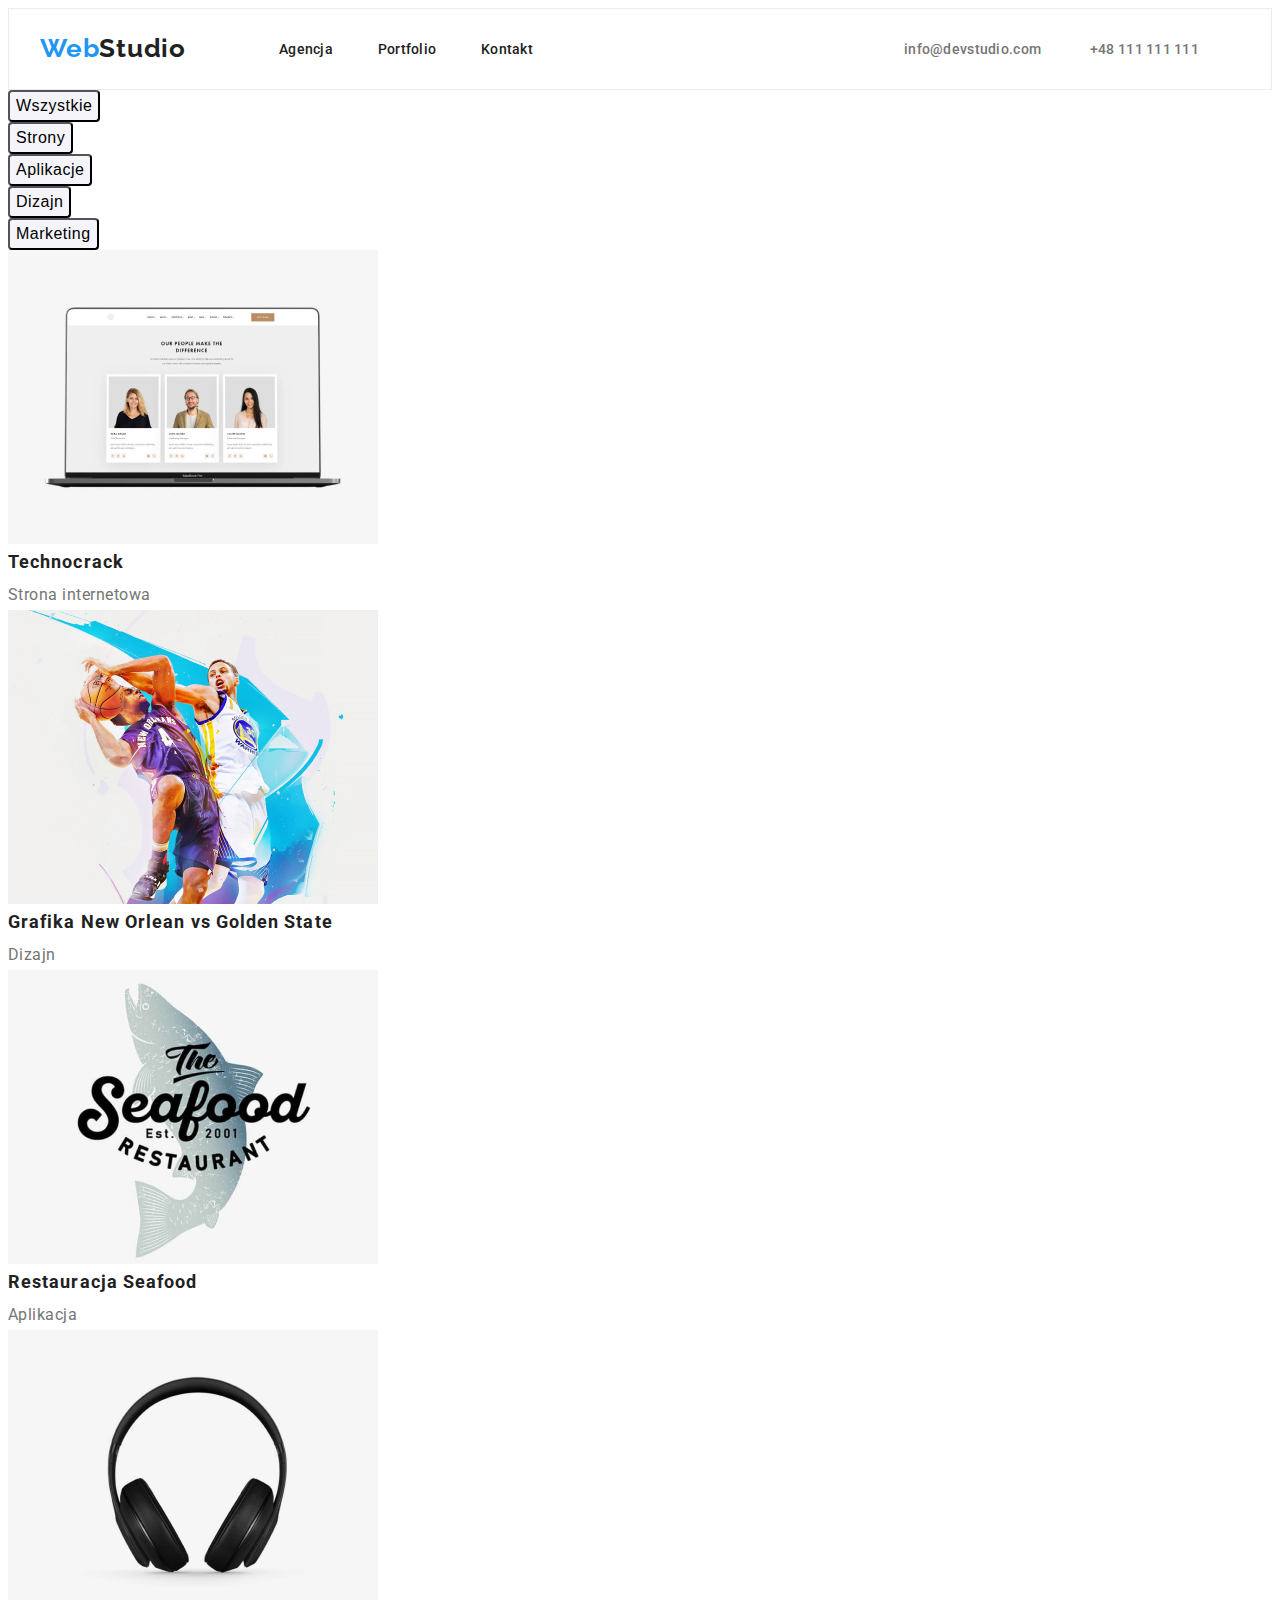
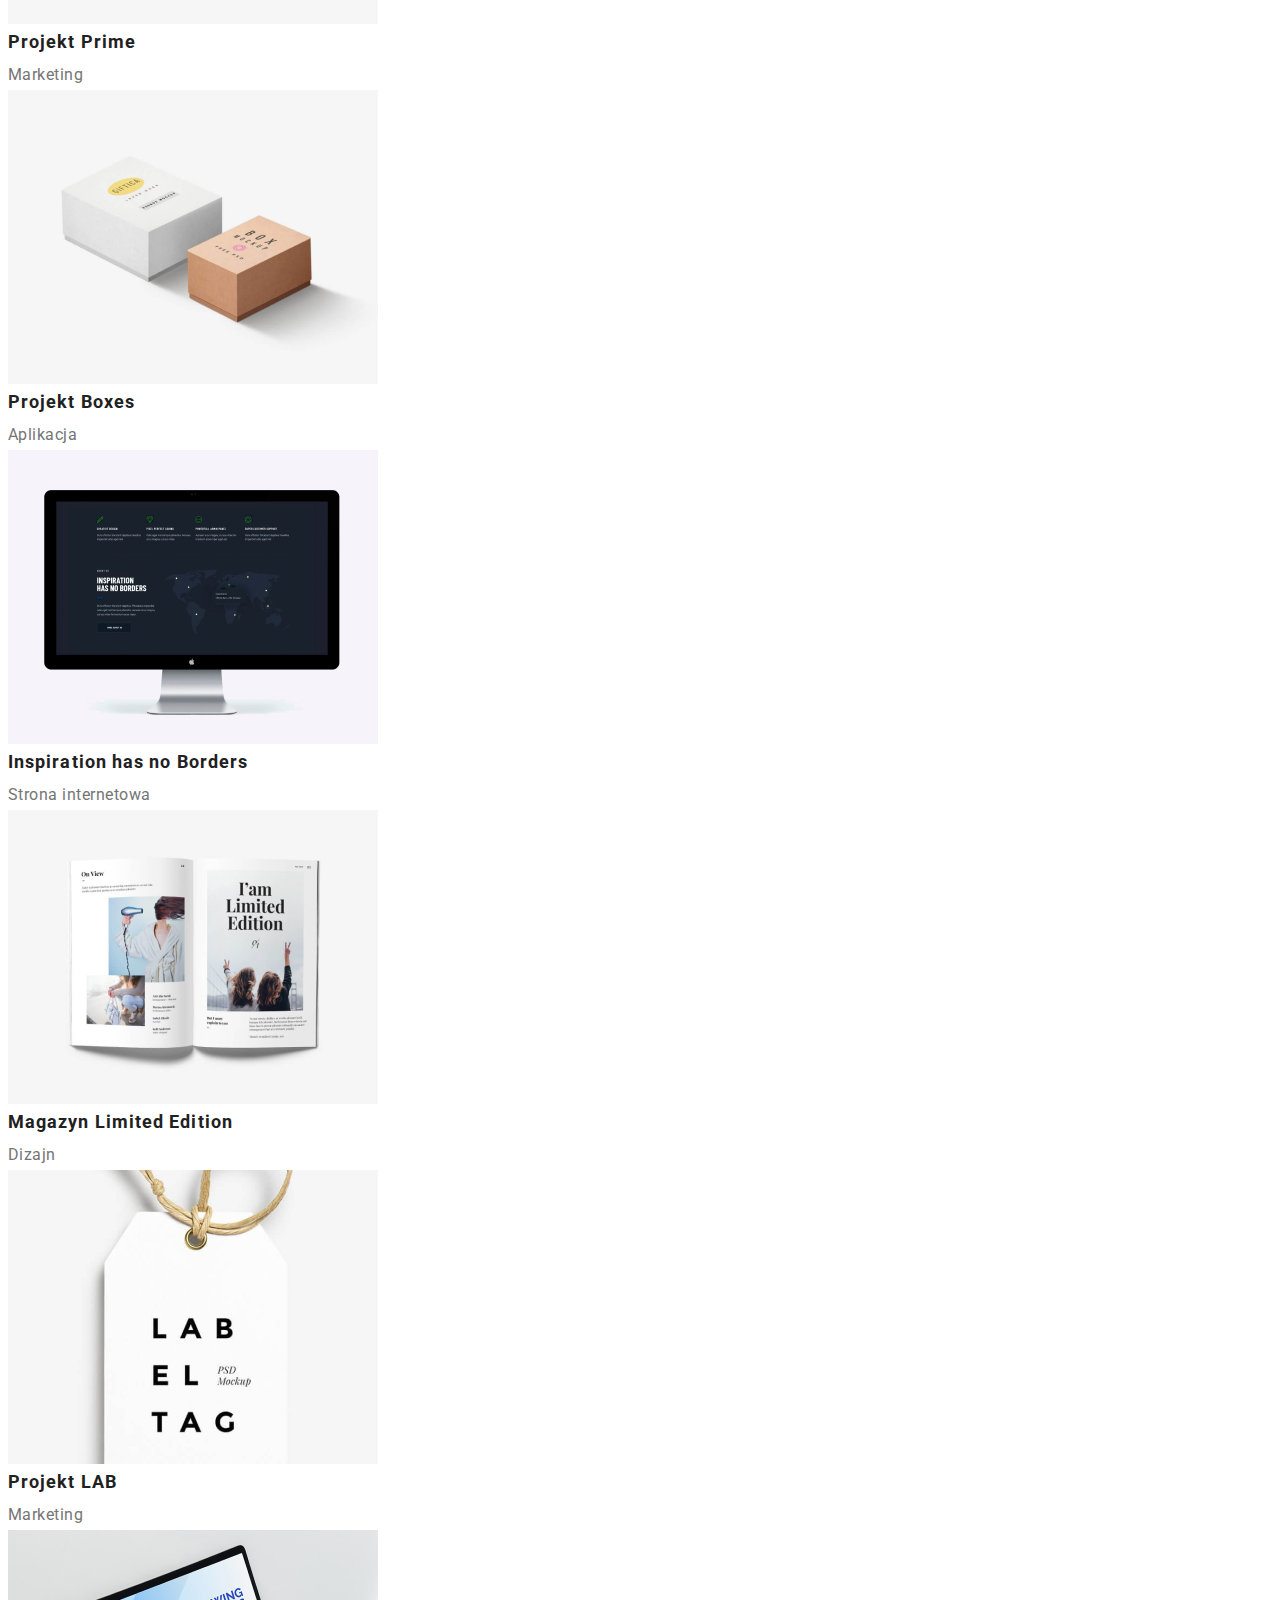
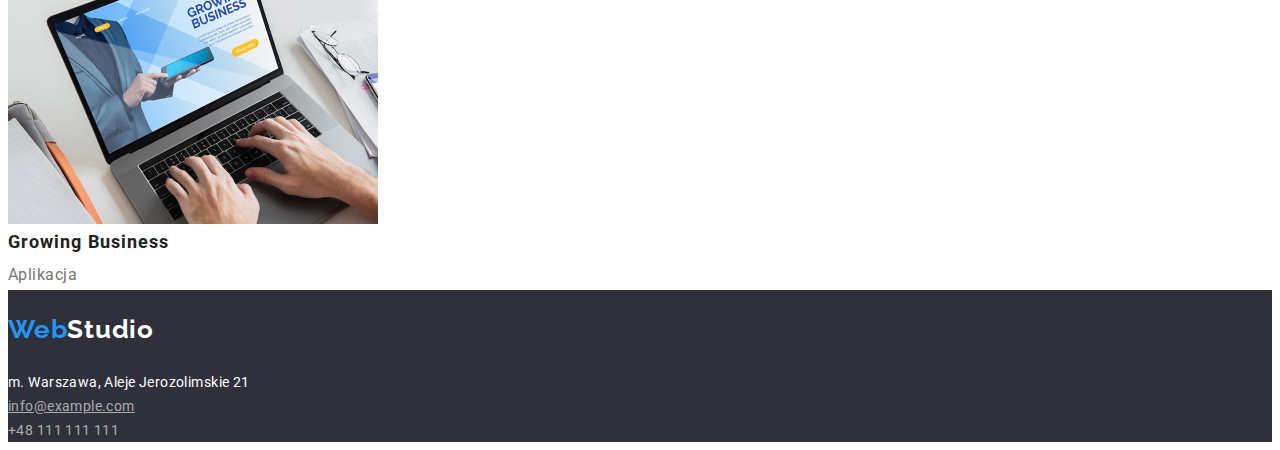
==== portfolio.html @ 60fdb47f "test" ====
<!DOCTYPE html>
<html lang="en">
  <head>
    <meta charset="UTF-8" />
    <meta http-equiv="X-UA-Compatible" content="IE=edge" />
    <meta name="viewport" content="width=device-width, initial-scale=1.0" />
    <title>Portfolio</title>
    <link rel="preconnect" href="https://fonts.googleapis.com" />
    <link rel="preconnect" href="https://fonts.gstatic.com" crossorigin />
    <link
      href="https://fonts.googleapis.com/css2?family=Raleway:ital,wght@1,700&family=Roboto:wght@400;500;700;900&display=swap"
      rel="stylesheet"
    />
    <link href="css\styles.css" rel="stylesheet" />
  </head>
  <body>
    <!-- header -->
    <header class="header">
      <div class="container">
        <!-- LOGO -->
        <h3 class="header-logo">
          <a class="header-logo-link link" href="index.html"
            ><span class="header-logo-blue">Web</span>Studio</a
          >
        </h3>

        <!-- section nav -->
        <nav class="navigation">
          <ul class="navigation-list list">
            <li class="navigation-list-item">
              <a class="navigation-list-item-link link" href="#">Agencja</a>
            </li>
            <li class="navigation-list-item">
              <a class="navigation-list-item-link link" href="portfolio.html"
                >Portfolio</a
              >
            </li>
            <li class="navigation-list-item">
              <a class="navigation-list-item-link link" href="#">Kontakt</a>
            </li>
          </ul>
        </nav>

        <!-- section address -->
        <address class="address">
          <ul class="address-list list">
            <li class="address-list-item">
              <a
                class="address-list-item-link link"
                href="mailto:info@devstudio.com"
                >info@devstudio.com</a
              >
            </li>
            <li class="address-list-item">
              <a class="address-list-item-link link" href="tel:+48111111111"
                >+48 111 111 111</a
              >
            </li>
          </ul>
        </address>
      </div>
    </header>
    <!-- main -->
    <main>
      <!-- portfolio filtr content -->
      <section>
        <ul>
          <li>
            <button class="btn-filtr-content" type="button">Wszystkie</button>
          </li>
          <li>
            <button class="btn-filtr-content" type="button">Strony</button>
          </li>
          <li>
            <button class="btn-filtr-content" type="button">Aplikacje</button>
          </li>
          <li>
            <button class="btn-filtr-content" type="button">Dizajn</button>
          </li>
          <li>
            <button class="btn-filtr-content" type="button">Marketing</button>
          </li>
        </ul>
      </section>

      <!-- Portfolio -->
      <section class="portfolio">
        <ul class="portfolio-list">
          <li class="portfolio-list-item">
            <a class="portfolio-list-item-link link" href="#">
              <img
                class="portfolio-list-item-link-img"
                src="images\portfolio\Technocrack.jpg"
                alt="Technocrack"
                width="370"
                height="294"
            /></a>
            <h3 class="portfolio-list-item-title">Technocrack</h3>
            <p class="portfolio-list-item-description">Strona internetowa</p>
          </li>

          <li class="portfolio-list-item">
            <a class="portfolio-list-item-link link" href="#">
              <img
                class="portfolio-list-item-link-img"
                src="images\portfolio\Grafika New Orlean vs Golden State.jpg"
                alt="Grafika New Orlean vs Golden State"
                width="370"
                height="294"
            /></a>
            <h3 class="portfolio-list-item-title">
              Grafika New Orlean vs Golden State
            </h3>
            <p class="portfolio-list-item-description">Dizajn</p>
          </li>

          <li class="portfolio-list-item">
            <a class="portfolio-list-item-link link" href="#">
              <img
                class="portfolio-list-item-link-img"
                src="images\portfolio\Restauracja Seafood.jpg"
                alt="Restauracja Seafood"
                width="370"
                height="294"
            /></a>
            <h3 class="portfolio-list-item-title">Restauracja Seafood</h3>
            <p class="portfolio-list-item-description">Aplikacja</p>
          </li>

          <li class="portfolio-list-item">
            <a class="portfolio-list-item-link link" href="#">
              <img
                class="portfolio-list-item-link-img"
                src="images\portfolio\Projekt Prime.jpg"
                alt="Projekt Prime"
                width="370"
                height="294"
            /></a>
            <h3 class="portfolio-list-item-title">Projekt Prime</h3>
            <p class="portfolio-list-item-description">Marketing</p>
          </li>

          <li class="portfolio-list-item">
            <a class="portfolio-list-item-link link" href="#">
              <img
                class="portfolio-list-item-link-img"
                src="images\portfolio\Projekt Boxes.jpg"
                alt="Projekt Boxes"
                width="370"
                height="294"
            /></a>
            <h3 class="portfolio-list-item-title">Projekt Boxes</h3>
            <p class="portfolio-list-item-description">Aplikacja</p>
          </li>

          <li class="portfolio-list-item">
            <a class="portfolio-list-item-link link" href="#">
              <img
                class="portfolio-list-item-link-img"
                src="images\portfolio\Inspiration has no Borders.jpg"
                alt="Inspiration has no Borders"
                width="370"
                height="294"
            /></a>
            <h3 class="portfolio-list-item-title">
              Inspiration has no Borders
            </h3>
            <p class="portfolio-list-item-description">Strona internetowa</p>
          </li>

          <li class="portfolio-list-item">
            <a class="portfolio-list-item-link link" href="#">
              <img
                class="portfolio-list-item-link-img"
                src="images\portfolio\Magazyn Limited Edition.jpg"
                alt="Magazyn Limited Edition"
                width="370"
                height="294"
            /></a>
            <h3 class="portfolio-list-item-title">Magazyn Limited Edition</h3>
            <p class="portfolio-list-item-description">Dizajn</p>
          </li>

          <li class="portfolio-list-item">
            <a class="portfolio-list-item-link link" href="#">
              <img
                class="portfolio-list-item-link-img"
                src="images\portfolio\Projekt LAB.jpg"
                alt="Projekt LAB"
                width="370"
                height="294"
            /></a>
            <h3 class="portfolio-list-item-title">Projekt LAB</h3>
            <p class="portfolio-list-item-description">Marketing</p>
          </li>

          <li class="portfolio-list-item">
            <a class="portfolio-list-item-link link" href="#">
              <img
                class="portfolio-list-item-link-img"
                src="images\portfolio\Growing Business.jpg"
                alt="Growing Business"
                width="370"
                height="294"
            /></a>
            <h3 class="portfolio-list-item-title">Growing Business</h3>
            <p class="portfolio-list-item-description">Aplikacja</p>
          </li>
        </ul>
      </section>
    </main>
    <!-- footer -->
    <footer class="footer">
      <h3 class="header-logo">
        <a class="header-logo-link-footer link" href="index.html"
          ><span class="header-logo-blue">Web</span>Studio</a
        >
      </h3>
      <address class="address-footer">
        <ul class="address-footer-list">
          <li class="address-footer-list-item-localization">
            <a
              class="address-footer-list-item-localization-link link"
              href="https://goo.gl/maps/vwtQfrL8jL6CpNcj6"
              >m. Warszawa, Aleje Jerozolimskie 21</a
            >
          </li>
          <li class="address-footer-list-item-contacts">
            <a
              class="address-footer-list-item-contacts-link"
              href="mailto:info@example.com"
              >info@example.com</a
            >
          </li>
          <li class="address-footer-list-item-contacts">
            <a
              class="address-footer-list-item-contacts-link link"
              href="tel:+48111111111"
              >+48 111 111 111</a
            >
          </li>
        </ul>
      </address>
    </footer>
  </body>
</html>
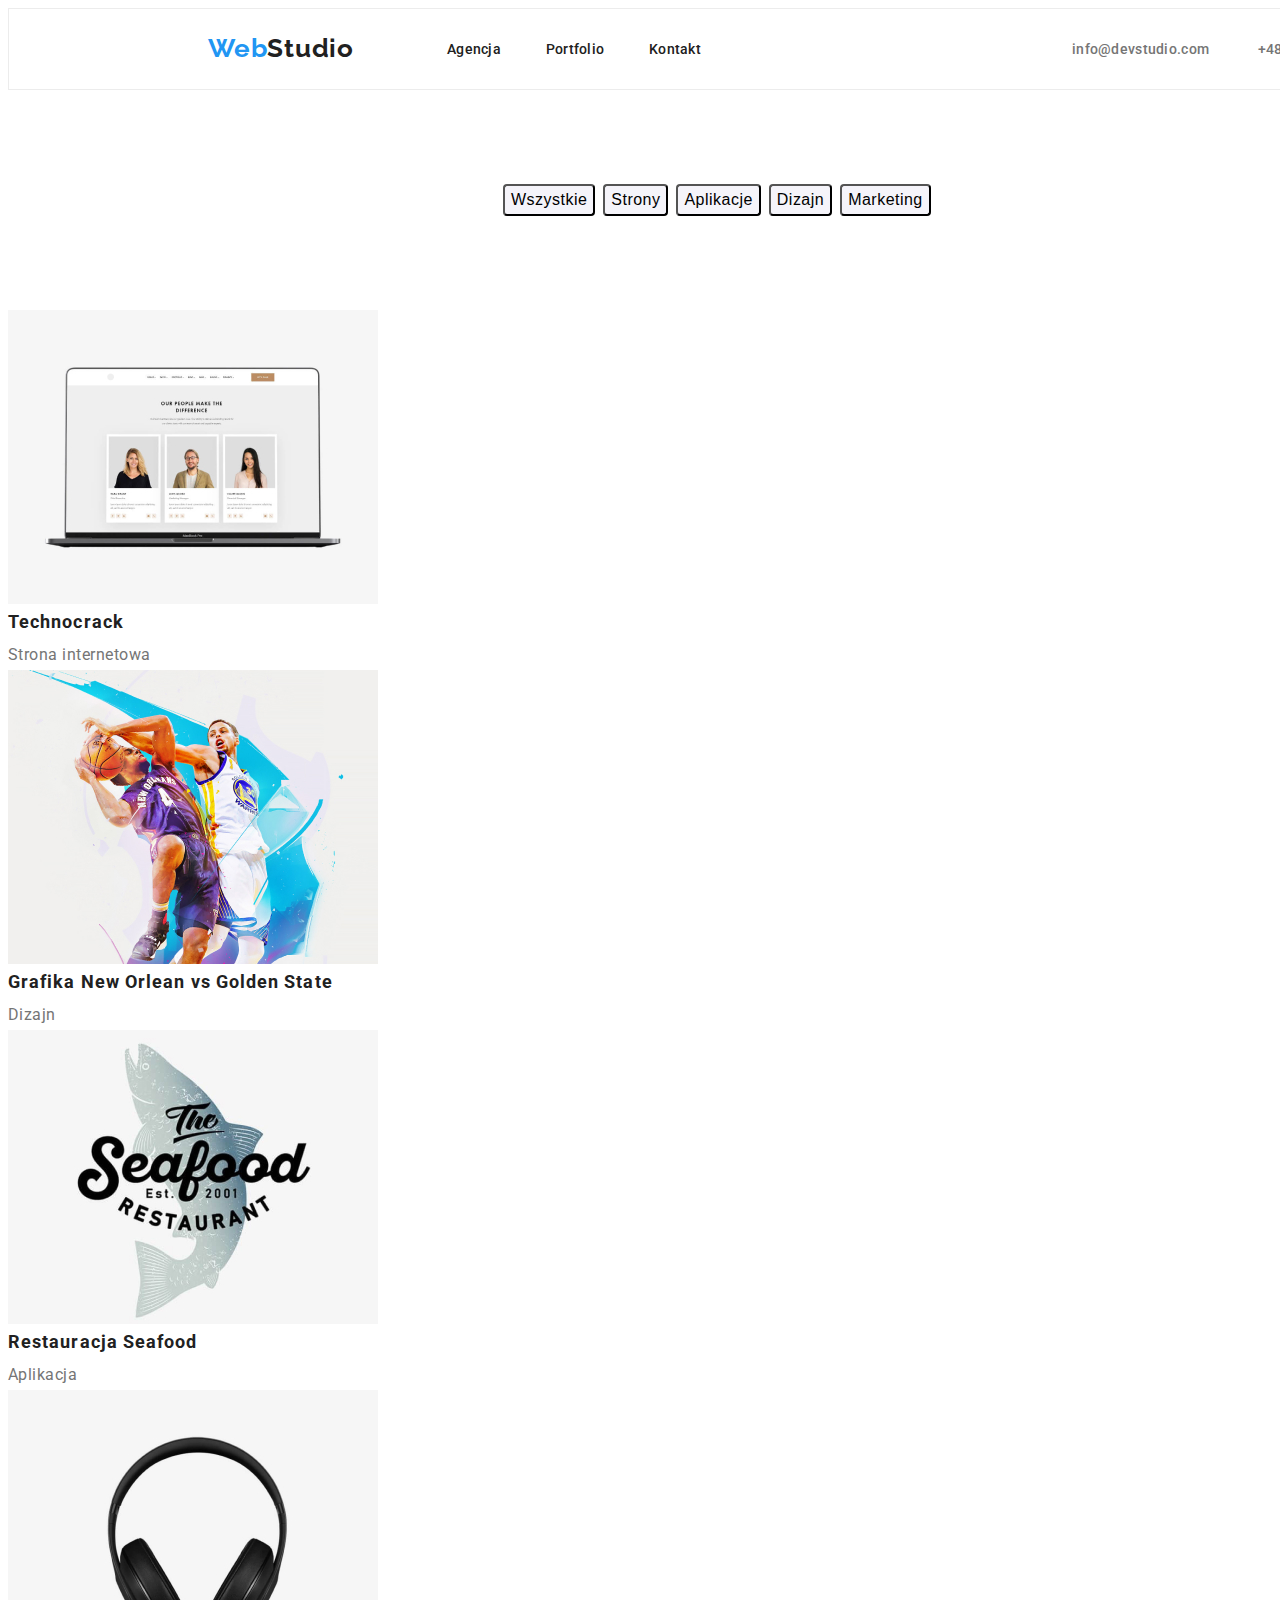
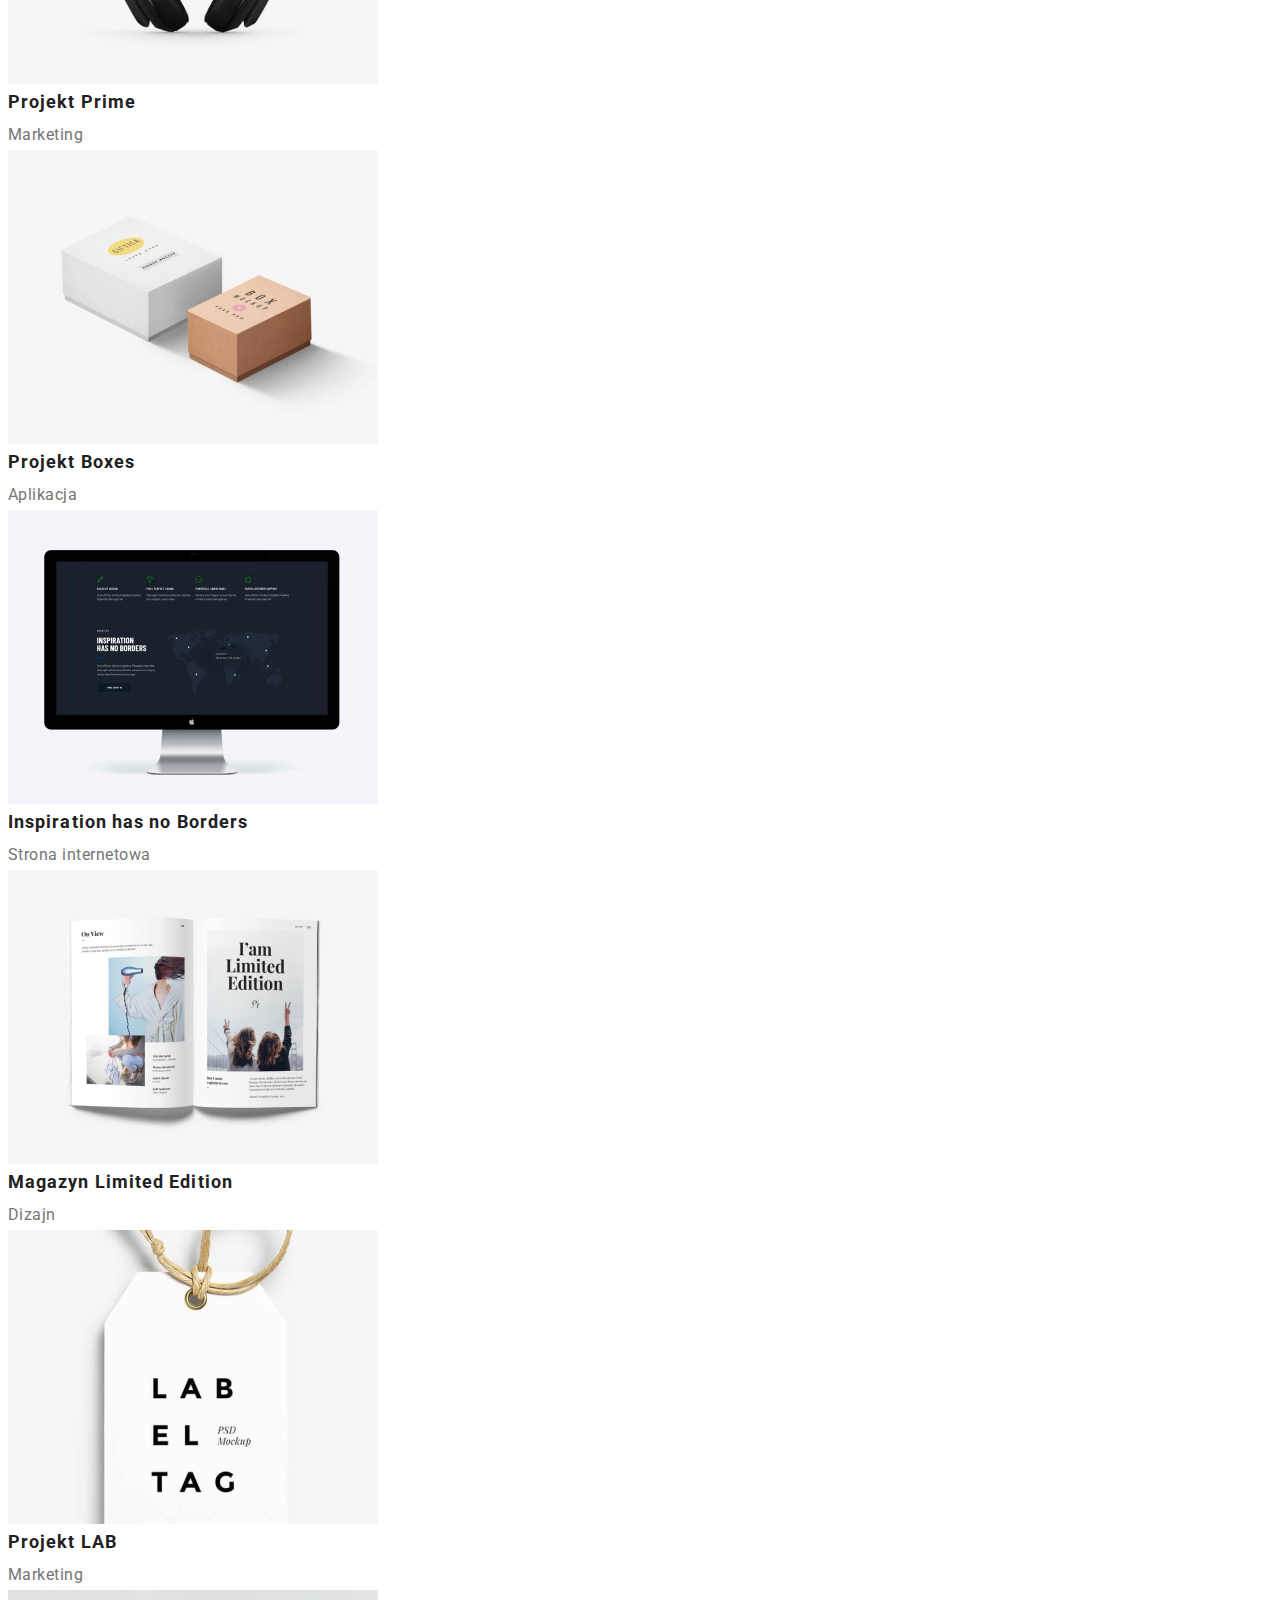
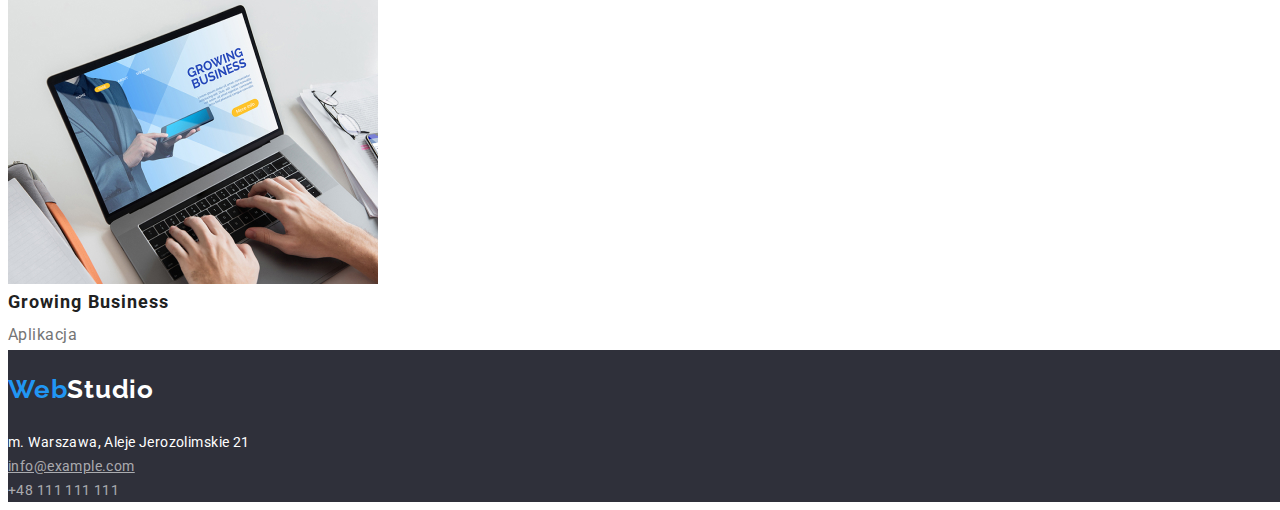
==== commit c67df0c0: "test" ====
--- a/portfolio.html
+++ b/portfolio.html
@@ -40,7 +40,6 @@
             </li>
           </ul>
         </nav>
-
         <!-- section address -->
         <address class="address">
           <ul class="address-list list">
@@ -63,24 +62,26 @@
     <!-- main -->
     <main>
       <!-- portfolio filtr content -->
-      <section>
-        <ul>
-          <li>
-            <button class="btn-filtr-content" type="button">Wszystkie</button>
-          </li>
-          <li>
-            <button class="btn-filtr-content" type="button">Strony</button>
-          </li>
-          <li>
-            <button class="btn-filtr-content" type="button">Aplikacje</button>
-          </li>
-          <li>
-            <button class="btn-filtr-content" type="button">Dizajn</button>
-          </li>
-          <li>
-            <button class="btn-filtr-content" type="button">Marketing</button>
-          </li>
-        </ul>
+      <section class="portfolio-filtr-content">
+        <div class="container section">
+          <ul class="portfolio-filtr-content-list list">
+            <li class="portfolio-filtr-content-list-item">
+              <button class="btn-filtr-content" type="button">Wszystkie</button>
+            </li>
+            <li class="portfolio-filtr-content-list-item">
+              <button class="btn-filtr-content" type="button">Strony</button>
+            </li>
+            <li class="portfolio-filtr-content-list-item">
+              <button class="btn-filtr-content" type="button">Aplikacje</button>
+            </li>
+            <li class="portfolio-filtr-content-list-item">
+              <button class="btn-filtr-content" type="button">Dizajn</button>
+            </li>
+            <li class="portfolio-filtr-content-list-item">
+              <button class="btn-filtr-content" type="button">Marketing</button>
+            </li>
+          </ul>
+        </div>
       </section>
 
       <!-- Portfolio -->
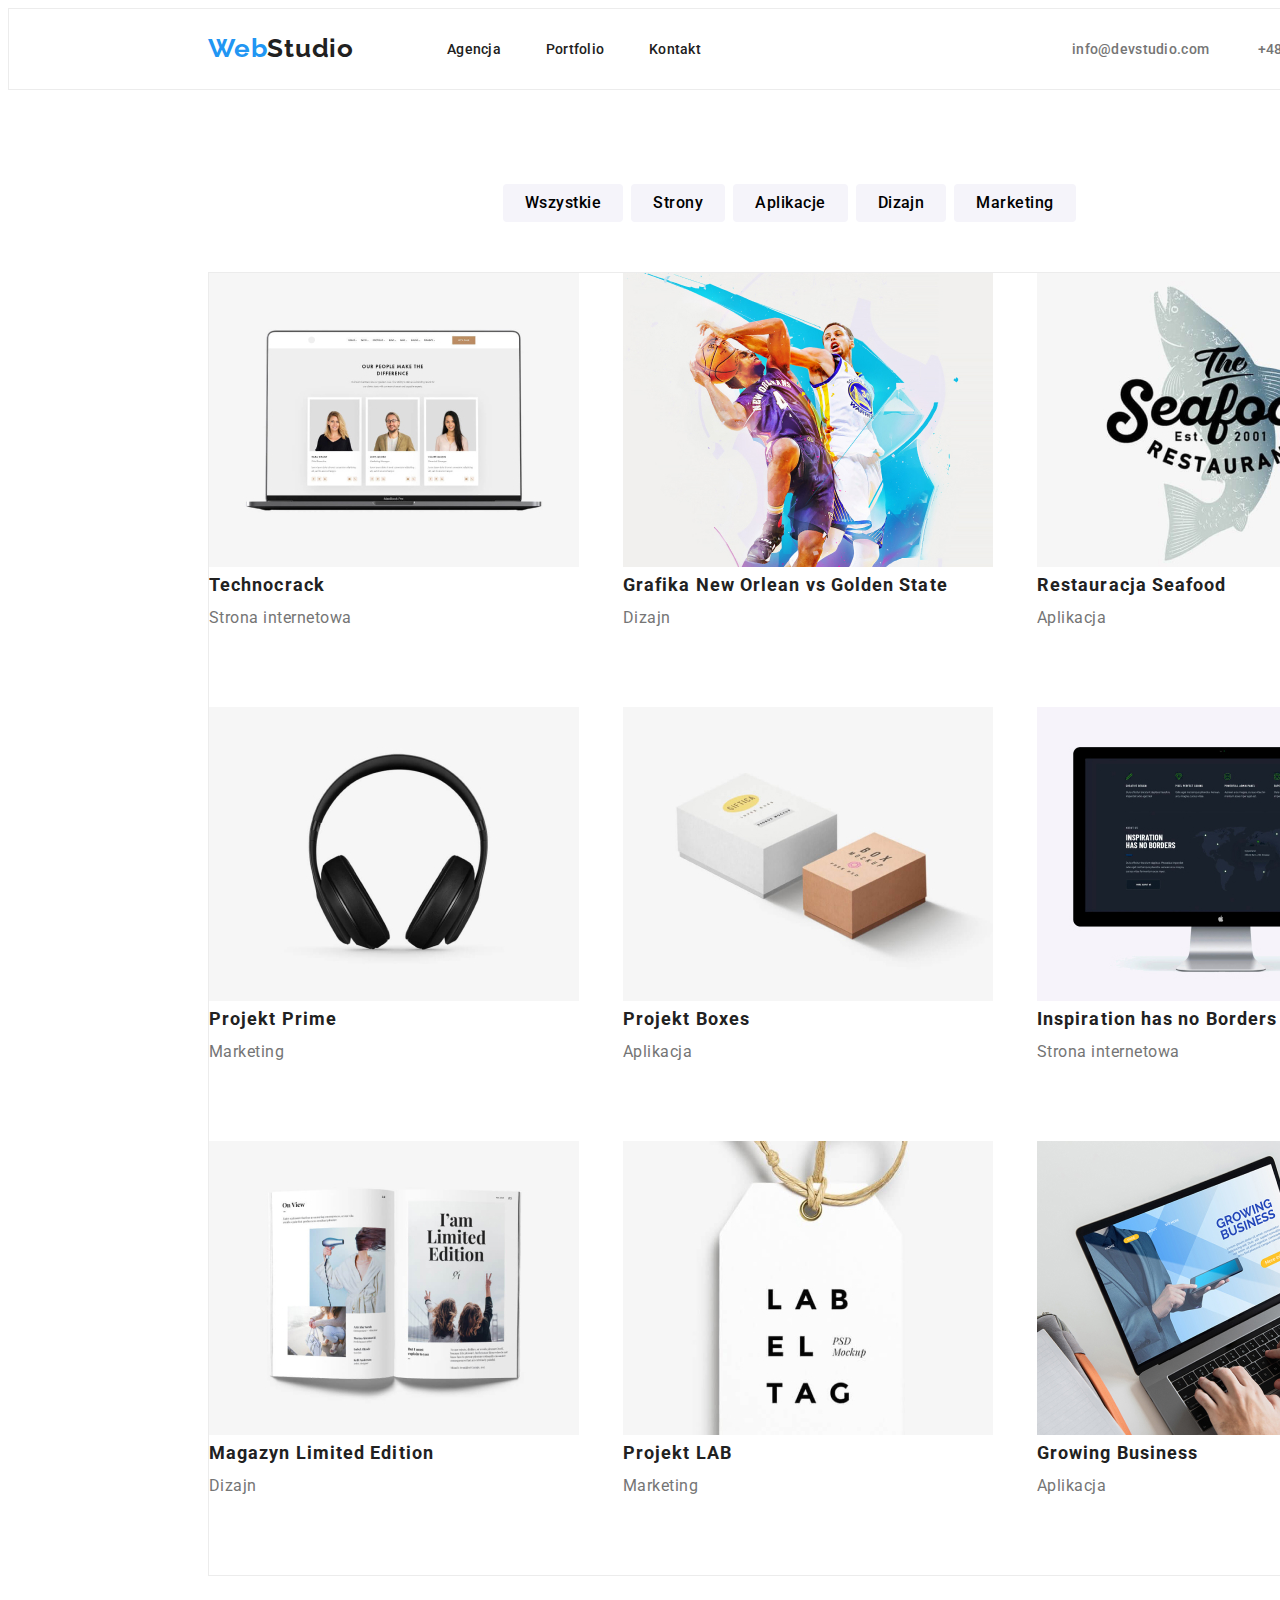
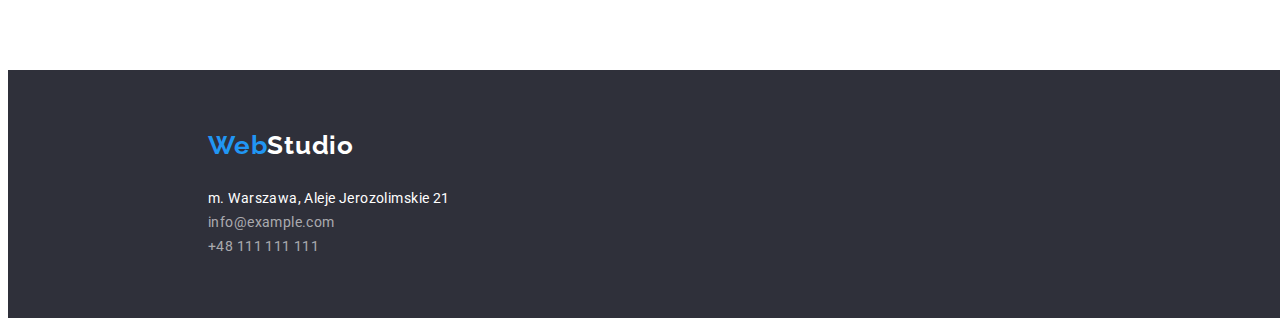
==== commit 17f6e686: "test" ====
--- a/portfolio.html
+++ b/portfolio.html
@@ -61,9 +61,9 @@
     </header>
     <!-- main -->
     <main>
-      <!-- portfolio filtr content -->
-      <section class="portfolio-filtr-content">
-        <div class="container section">
+      <div class="container section">
+        <!-- portfolio filtr content -->
+        <section class="portfolio-filtr-content">
           <ul class="portfolio-filtr-content-list list">
             <li class="portfolio-filtr-content-list-item">
               <button class="btn-filtr-content" type="button">Wszystkie</button>
@@ -81,167 +81,169 @@
               <button class="btn-filtr-content" type="button">Marketing</button>
             </li>
           </ul>
-        </div>
-      </section>
-
-      <!-- Portfolio -->
-      <section class="portfolio">
-        <ul class="portfolio-list">
-          <li class="portfolio-list-item">
-            <a class="portfolio-list-item-link link" href="#">
-              <img
-                class="portfolio-list-item-link-img"
-                src="images\portfolio\Technocrack.jpg"
-                alt="Technocrack"
-                width="370"
-                height="294"
-            /></a>
-            <h3 class="portfolio-list-item-title">Technocrack</h3>
-            <p class="portfolio-list-item-description">Strona internetowa</p>
-          </li>
-
-          <li class="portfolio-list-item">
-            <a class="portfolio-list-item-link link" href="#">
-              <img
-                class="portfolio-list-item-link-img"
-                src="images\portfolio\Grafika New Orlean vs Golden State.jpg"
-                alt="Grafika New Orlean vs Golden State"
-                width="370"
-                height="294"
-            /></a>
-            <h3 class="portfolio-list-item-title">
-              Grafika New Orlean vs Golden State
-            </h3>
-            <p class="portfolio-list-item-description">Dizajn</p>
-          </li>
-
-          <li class="portfolio-list-item">
-            <a class="portfolio-list-item-link link" href="#">
-              <img
-                class="portfolio-list-item-link-img"
-                src="images\portfolio\Restauracja Seafood.jpg"
-                alt="Restauracja Seafood"
-                width="370"
-                height="294"
-            /></a>
-            <h3 class="portfolio-list-item-title">Restauracja Seafood</h3>
-            <p class="portfolio-list-item-description">Aplikacja</p>
-          </li>
-
-          <li class="portfolio-list-item">
-            <a class="portfolio-list-item-link link" href="#">
-              <img
-                class="portfolio-list-item-link-img"
-                src="images\portfolio\Projekt Prime.jpg"
-                alt="Projekt Prime"
-                width="370"
-                height="294"
-            /></a>
-            <h3 class="portfolio-list-item-title">Projekt Prime</h3>
-            <p class="portfolio-list-item-description">Marketing</p>
-          </li>
-
-          <li class="portfolio-list-item">
-            <a class="portfolio-list-item-link link" href="#">
-              <img
-                class="portfolio-list-item-link-img"
-                src="images\portfolio\Projekt Boxes.jpg"
-                alt="Projekt Boxes"
-                width="370"
-                height="294"
-            /></a>
-            <h3 class="portfolio-list-item-title">Projekt Boxes</h3>
-            <p class="portfolio-list-item-description">Aplikacja</p>
-          </li>
-
-          <li class="portfolio-list-item">
-            <a class="portfolio-list-item-link link" href="#">
-              <img
-                class="portfolio-list-item-link-img"
-                src="images\portfolio\Inspiration has no Borders.jpg"
-                alt="Inspiration has no Borders"
-                width="370"
-                height="294"
-            /></a>
-            <h3 class="portfolio-list-item-title">
-              Inspiration has no Borders
-            </h3>
-            <p class="portfolio-list-item-description">Strona internetowa</p>
-          </li>
-
-          <li class="portfolio-list-item">
-            <a class="portfolio-list-item-link link" href="#">
-              <img
-                class="portfolio-list-item-link-img"
-                src="images\portfolio\Magazyn Limited Edition.jpg"
-                alt="Magazyn Limited Edition"
-                width="370"
-                height="294"
-            /></a>
-            <h3 class="portfolio-list-item-title">Magazyn Limited Edition</h3>
-            <p class="portfolio-list-item-description">Dizajn</p>
-          </li>
-
-          <li class="portfolio-list-item">
-            <a class="portfolio-list-item-link link" href="#">
-              <img
-                class="portfolio-list-item-link-img"
-                src="images\portfolio\Projekt LAB.jpg"
-                alt="Projekt LAB"
-                width="370"
-                height="294"
-            /></a>
-            <h3 class="portfolio-list-item-title">Projekt LAB</h3>
-            <p class="portfolio-list-item-description">Marketing</p>
-          </li>
-
-          <li class="portfolio-list-item">
-            <a class="portfolio-list-item-link link" href="#">
-              <img
-                class="portfolio-list-item-link-img"
-                src="images\portfolio\Growing Business.jpg"
-                alt="Growing Business"
-                width="370"
-                height="294"
-            /></a>
-            <h3 class="portfolio-list-item-title">Growing Business</h3>
-            <p class="portfolio-list-item-description">Aplikacja</p>
-          </li>
-        </ul>
-      </section>
+        </section>
+
+        <!-- Portfolio -->
+        <section class="portfolio">
+          <ul class="portfolio-list list">
+            <li class="portfolio-list-item">
+              <a class="portfolio-list-item-link link" href="#">
+                <img
+                  class="portfolio-list-item-link-img"
+                  src="images\portfolio\Technocrack.jpg"
+                  alt="Technocrack"
+                  width="370"
+                  height="294"
+              /></a>
+              <h3 class="portfolio-list-item-title">Technocrack</h3>
+              <p class="portfolio-list-item-description">Strona internetowa</p>
+            </li>
+
+            <li class="portfolio-list-item">
+              <a class="portfolio-list-item-link link" href="#">
+                <img
+                  class="portfolio-list-item-link-img"
+                  src="images\portfolio\Grafika New Orlean vs Golden State.jpg"
+                  alt="Grafika New Orlean vs Golden State"
+                  width="370"
+                  height="294"
+              /></a>
+              <h3 class="portfolio-list-item-title">
+                Grafika New Orlean vs Golden State
+              </h3>
+              <p class="portfolio-list-item-description">Dizajn</p>
+            </li>
+
+            <li class="portfolio-list-item">
+              <a class="portfolio-list-item-link link" href="#">
+                <img
+                  class="portfolio-list-item-link-img"
+                  src="images\portfolio\Restauracja Seafood.jpg"
+                  alt="Restauracja Seafood"
+                  width="370"
+                  height="294"
+              /></a>
+              <h3 class="portfolio-list-item-title">Restauracja Seafood</h3>
+              <p class="portfolio-list-item-description">Aplikacja</p>
+            </li>
+
+            <li class="portfolio-list-item">
+              <a class="portfolio-list-item-link link" href="#">
+                <img
+                  class="portfolio-list-item-link-img"
+                  src="images\portfolio\Projekt Prime.jpg"
+                  alt="Projekt Prime"
+                  width="370"
+                  height="294"
+              /></a>
+              <h3 class="portfolio-list-item-title">Projekt Prime</h3>
+              <p class="portfolio-list-item-description">Marketing</p>
+            </li>
+
+            <li class="portfolio-list-item">
+              <a class="portfolio-list-item-link link" href="#">
+                <img
+                  class="portfolio-list-item-link-img"
+                  src="images\portfolio\Projekt Boxes.jpg"
+                  alt="Projekt Boxes"
+                  width="370"
+                  height="294"
+              /></a>
+              <h3 class="portfolio-list-item-title">Projekt Boxes</h3>
+              <p class="portfolio-list-item-description">Aplikacja</p>
+            </li>
+
+            <li class="portfolio-list-item">
+              <a class="portfolio-list-item-link link" href="#">
+                <img
+                  class="portfolio-list-item-link-img"
+                  src="images\portfolio\Inspiration has no Borders.jpg"
+                  alt="Inspiration has no Borders"
+                  width="370"
+                  height="294"
+              /></a>
+              <h3 class="portfolio-list-item-title">
+                Inspiration has no Borders
+              </h3>
+              <p class="portfolio-list-item-description">Strona internetowa</p>
+            </li>
+
+            <li class="portfolio-list-item">
+              <a class="portfolio-list-item-link link" href="#">
+                <img
+                  class="portfolio-list-item-link-img"
+                  src="images\portfolio\Magazyn Limited Edition.jpg"
+                  alt="Magazyn Limited Edition"
+                  width="370"
+                  height="294"
+              /></a>
+              <h3 class="portfolio-list-item-title">Magazyn Limited Edition</h3>
+              <p class="portfolio-list-item-description">Dizajn</p>
+            </li>
+
+            <li class="portfolio-list-item">
+              <a class="portfolio-list-item-link link" href="#">
+                <img
+                  class="portfolio-list-item-link-img"
+                  src="images\portfolio\Projekt LAB.jpg"
+                  alt="Projekt LAB"
+                  width="370"
+                  height="294"
+              /></a>
+              <h3 class="portfolio-list-item-title">Projekt LAB</h3>
+              <p class="portfolio-list-item-description">Marketing</p>
+            </li>
+
+            <li class="portfolio-list-item">
+              <a class="portfolio-list-item-link link" href="#">
+                <img
+                  class="portfolio-list-item-link-img"
+                  src="images\portfolio\Growing Business.jpg"
+                  alt="Growing Business"
+                  width="370"
+                  height="294"
+              /></a>
+              <h3 class="portfolio-list-item-title">Growing Business</h3>
+              <p class="portfolio-list-item-description">Aplikacja</p>
+            </li>
+          </ul>
+        </section>
+      </div>
     </main>
     <!-- footer -->
     <footer class="footer">
-      <h3 class="header-logo">
-        <a class="header-logo-link-footer link" href="index.html"
-          ><span class="header-logo-blue">Web</span>Studio</a
-        >
-      </h3>
-      <address class="address-footer">
-        <ul class="address-footer-list">
-          <li class="address-footer-list-item-localization">
-            <a
-              class="address-footer-list-item-localization-link link"
-              href="https://goo.gl/maps/vwtQfrL8jL6CpNcj6"
-              >m. Warszawa, Aleje Jerozolimskie 21</a
-            >
-          </li>
-          <li class="address-footer-list-item-contacts">
-            <a
-              class="address-footer-list-item-contacts-link"
-              href="mailto:info@example.com"
-              >info@example.com</a
-            >
-          </li>
-          <li class="address-footer-list-item-contacts">
-            <a
-              class="address-footer-list-item-contacts-link link"
-              href="tel:+48111111111"
-              >+48 111 111 111</a
-            >
-          </li>
-        </ul>
-      </address>
+      <div class="container">
+        <h3 class="header-logo">
+          <a class="header-logo-link-footer link" href="index.html"
+            ><span class="header-logo-blue">Web</span>Studio</a
+          >
+        </h3>
+        <address class="address-footer">
+          <ul class="address-footer-list">
+            <li class="address-footer-list-item-localization list">
+              <a
+                class="address-footer-list-item-localization-link link"
+                href="https://goo.gl/maps/vwtQfrL8jL6CpNcj6"
+                >m. Warszawa, Aleje Jerozolimskie 21</a
+              >
+            </li>
+            <li class="address-footer-list-item-contacts list">
+              <a
+                class="address-footer-list-item-contacts-link link"
+                href="mailto:info@example.com"
+                >info@example.com</a
+              >
+            </li>
+            <li class="address-footer-list-item-contacts list">
+              <a
+                class="address-footer-list-item-contacts-link link"
+                href="tel:+48111111111"
+                >+48 111 111 111</a
+              >
+            </li>
+          </ul>
+        </address>
+      </div>
     </footer>
   </body>
 </html>
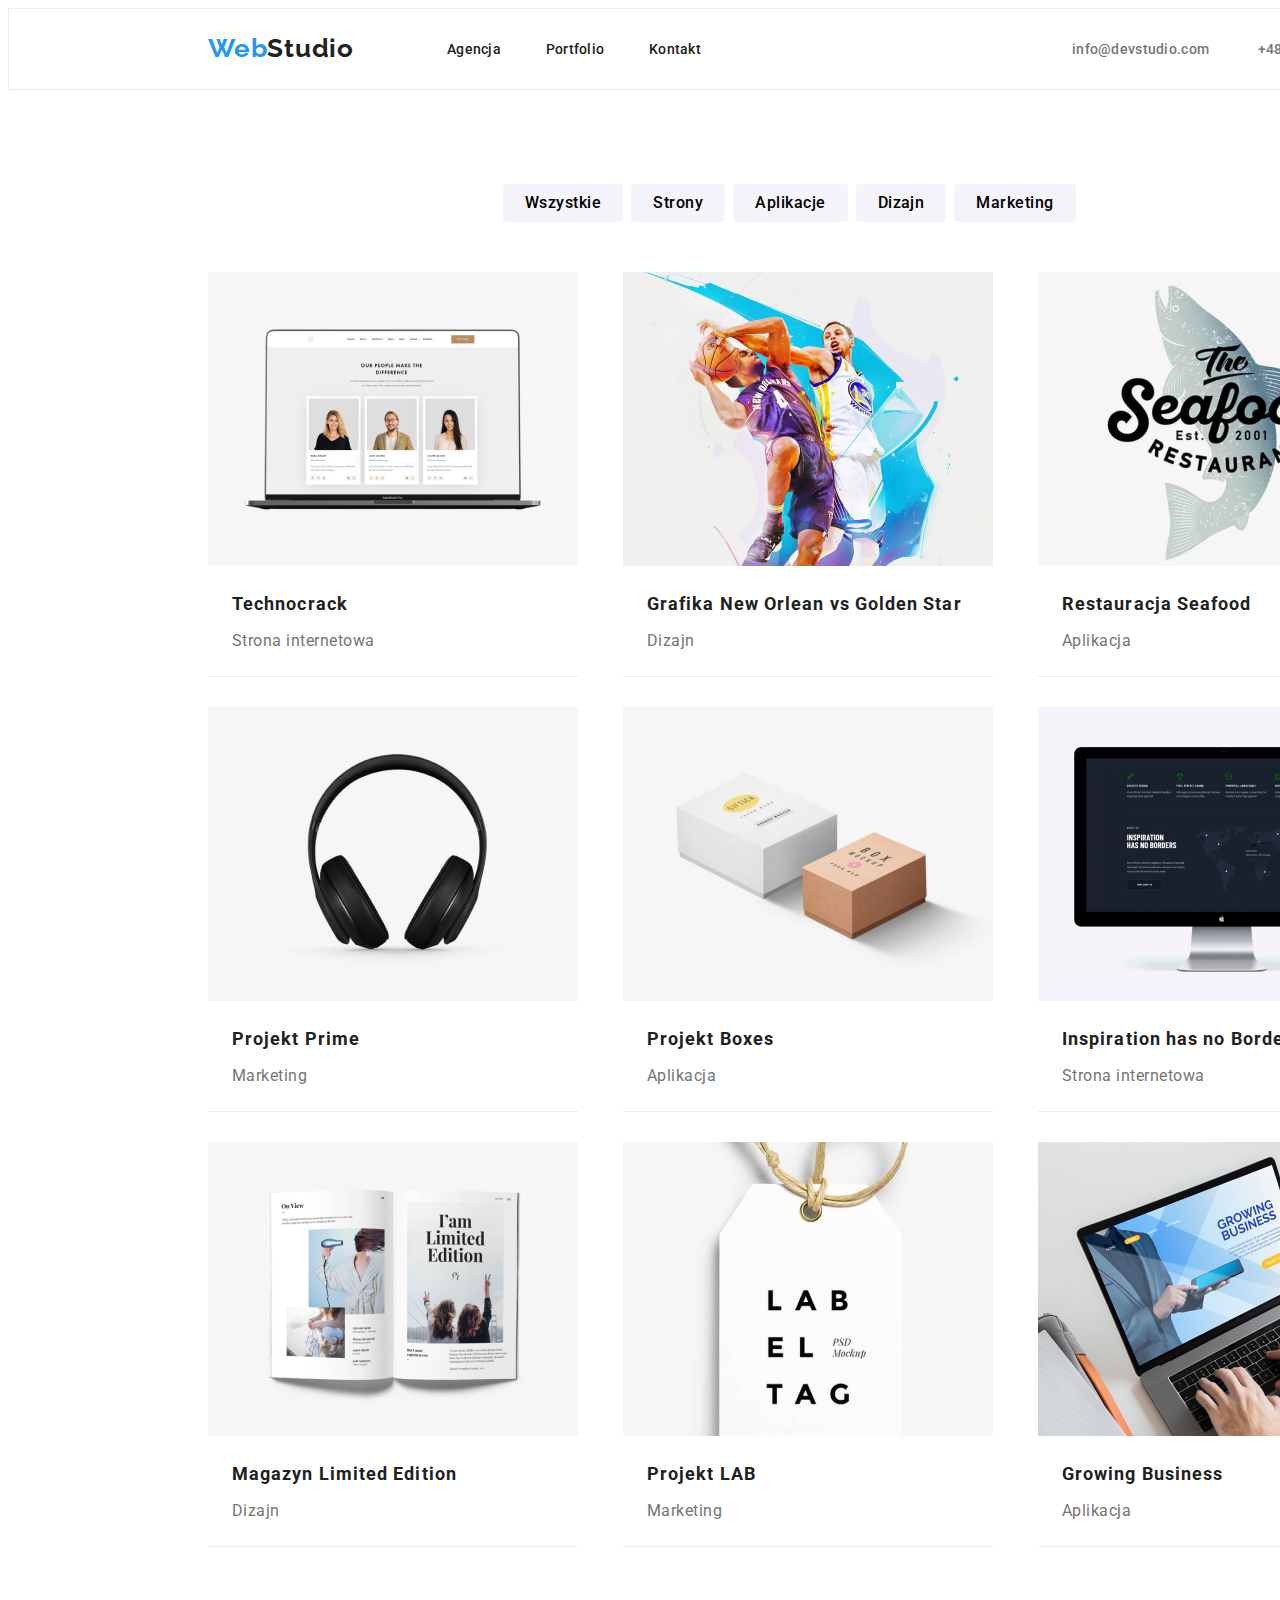
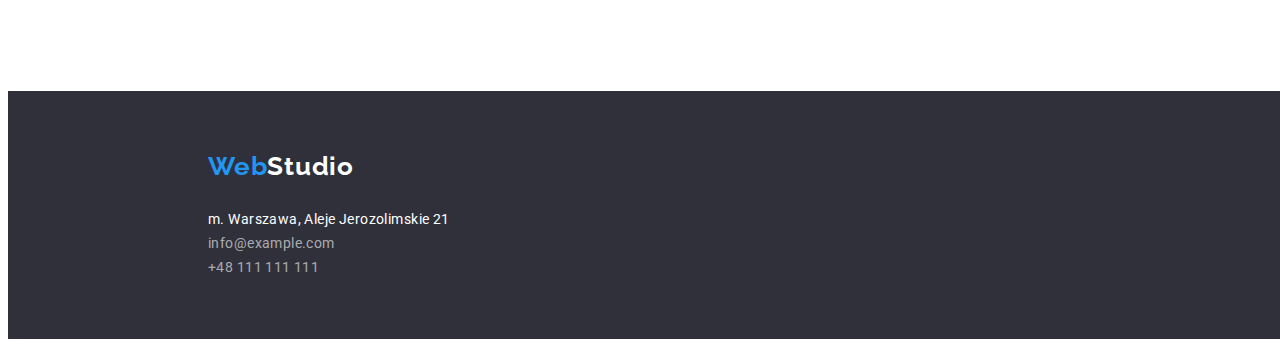
==== commit 86304780: "test" ====
--- a/portfolio.html
+++ b/portfolio.html
@@ -109,7 +109,7 @@
                   height="294"
               /></a>
               <h3 class="portfolio-list-item-title">
-                Grafika New Orlean vs Golden State
+                Grafika New Orlean vs Golden Star
               </h3>
               <p class="portfolio-list-item-description">Dizajn</p>
             </li>
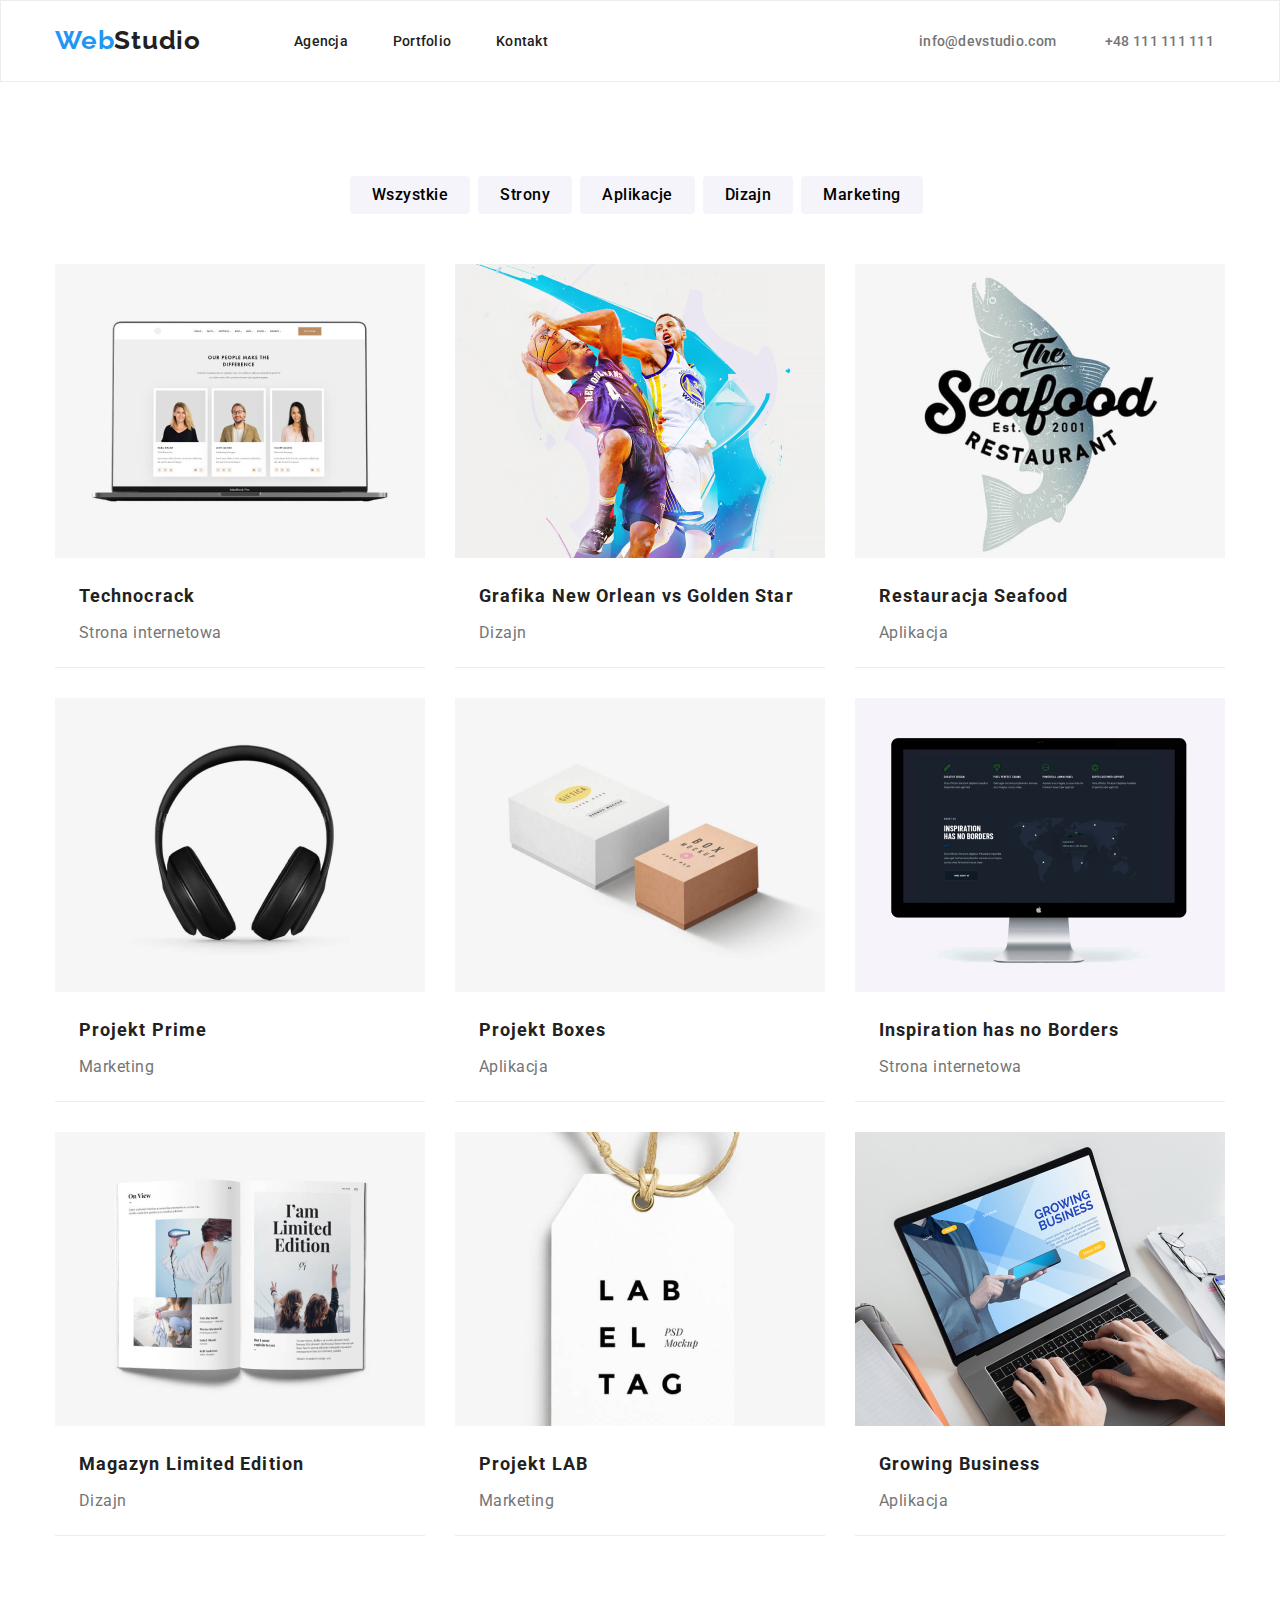
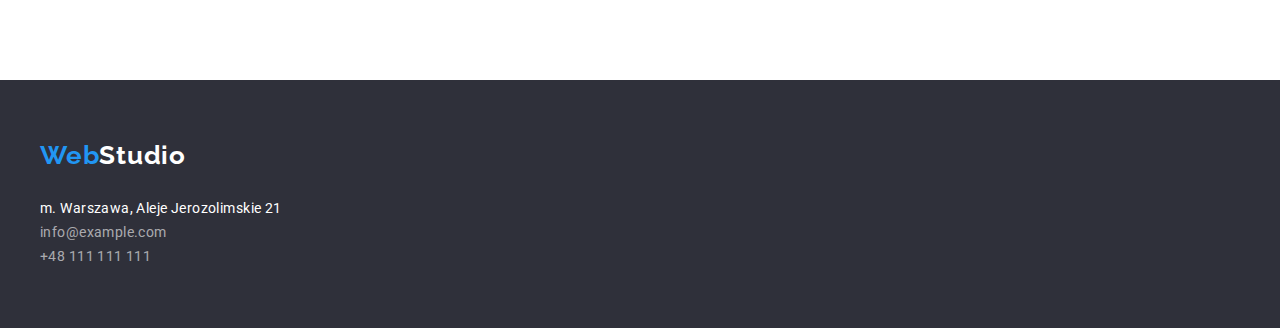
==== commit 149e16c2: "test" ====
--- a/portfolio.html
+++ b/portfolio.html
@@ -5,10 +5,14 @@
     <meta http-equiv="X-UA-Compatible" content="IE=edge" />
     <meta name="viewport" content="width=device-width, initial-scale=1.0" />
     <title>Portfolio</title>
+    <link
+      rel="stylesheet"
+      href="https://cdnjs.cloudflare.com/ajax/libs/modern-normalize/1.1.0/modern-normalize.min.css"
+    />
     <link rel="preconnect" href="https://fonts.googleapis.com" />
     <link rel="preconnect" href="https://fonts.gstatic.com" crossorigin />
     <link
-      href="https://fonts.googleapis.com/css2?family=Raleway:ital,wght@1,700&family=Roboto:wght@400;500;700;900&display=swap"
+      href="https://fonts.googleapis.com/css2?family=Raleway:wght@400;700&family=Roboto:ital,wght@0,400;0,500;0,700;0,900;1,400;1,500;1,700;1,900&display=swap"
       rel="stylesheet"
     />
     <link href="css\styles.css" rel="stylesheet" />
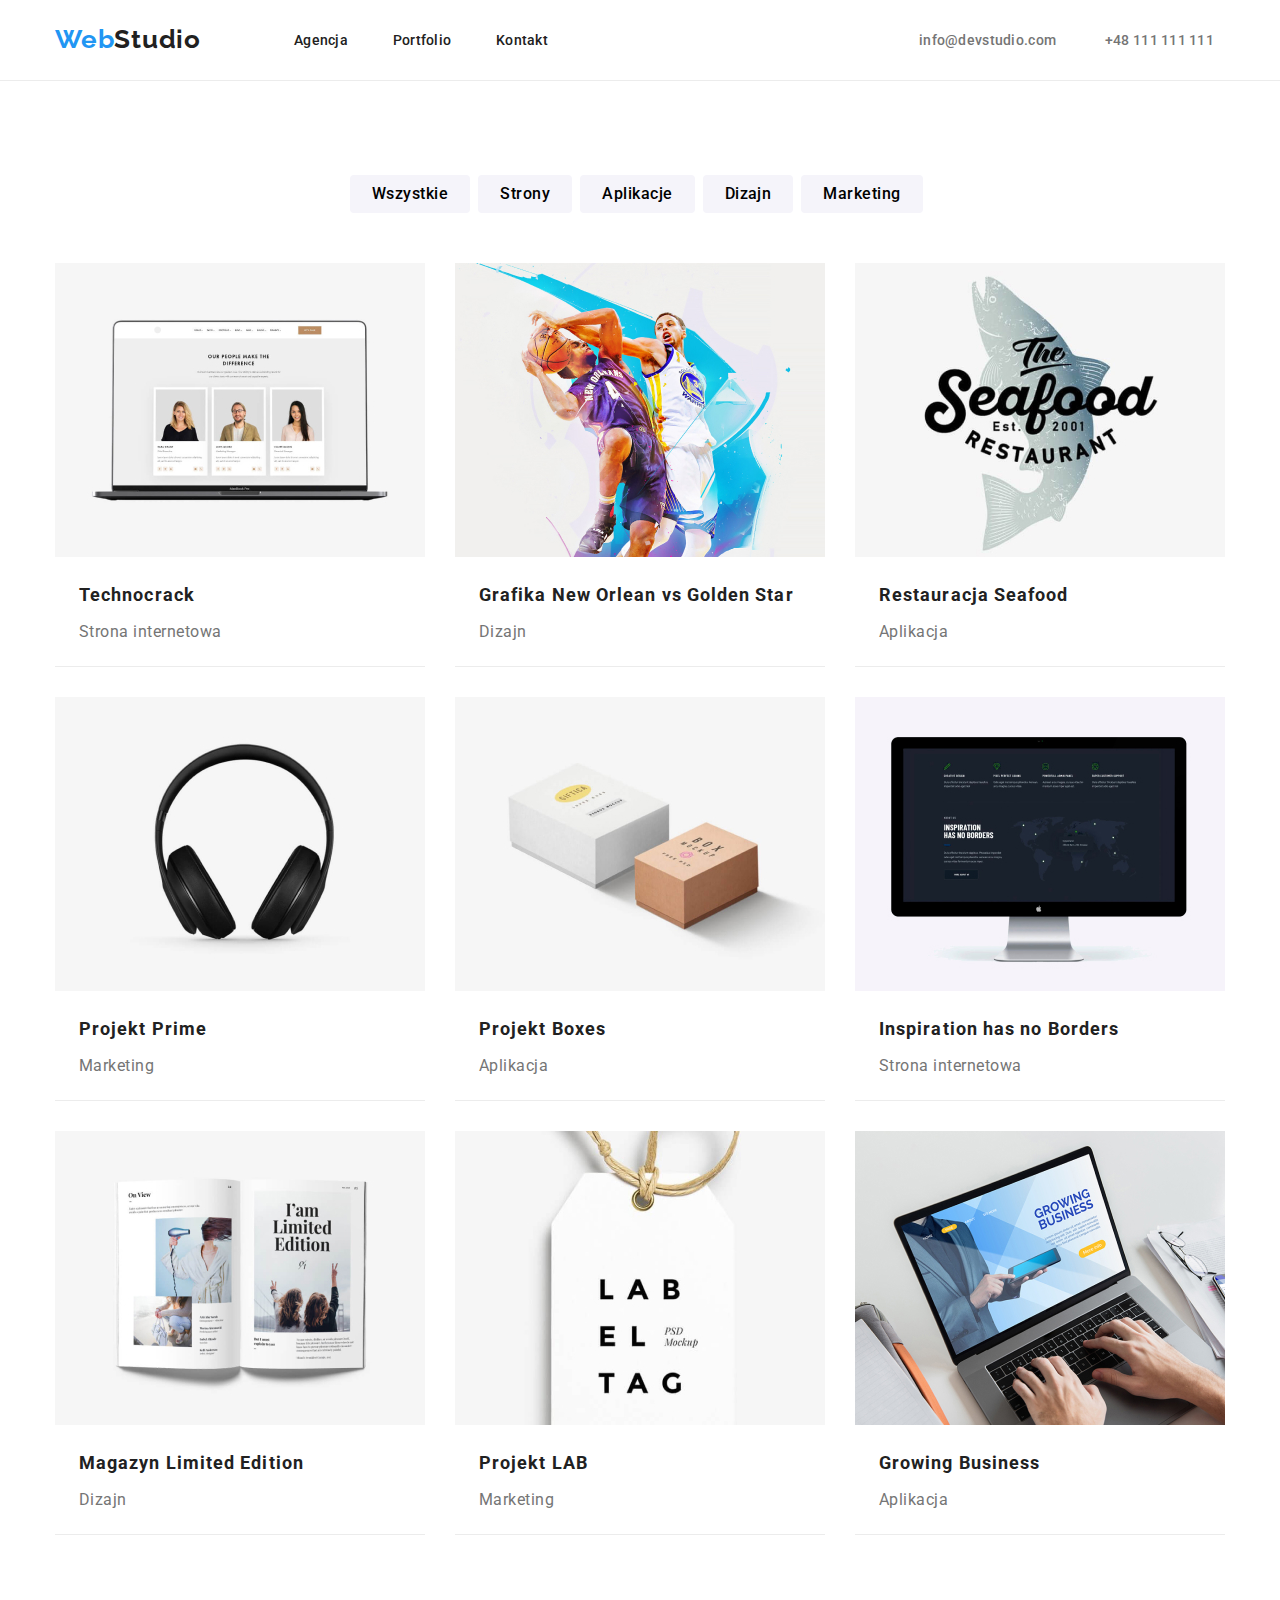
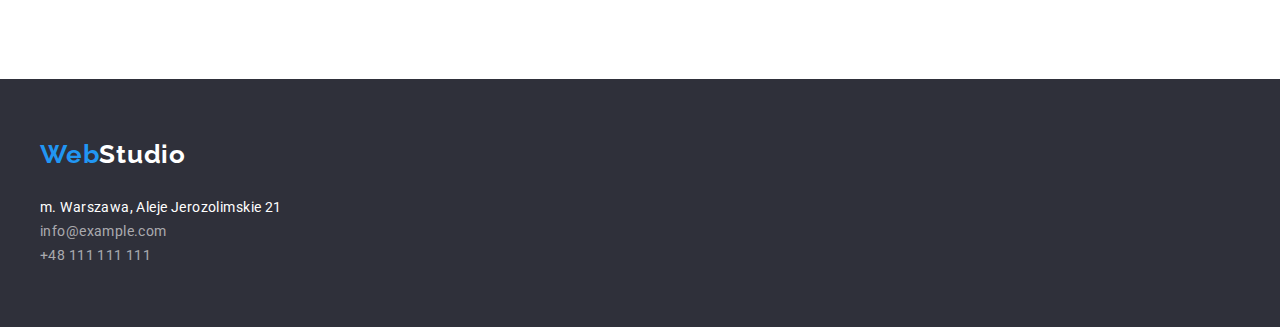
==== commit 8da4b448: "test" ====
--- a/portfolio.html
+++ b/portfolio.html
@@ -64,8 +64,8 @@
       </div>
     </header>
     <!-- main -->
-    <main>
-      <div class="container section">
+    <main class="portfolio-main section">
+      <div class="container">
         <!-- portfolio filtr content -->
         <section class="portfolio-filtr-content">
           <ul class="portfolio-filtr-content-list list">
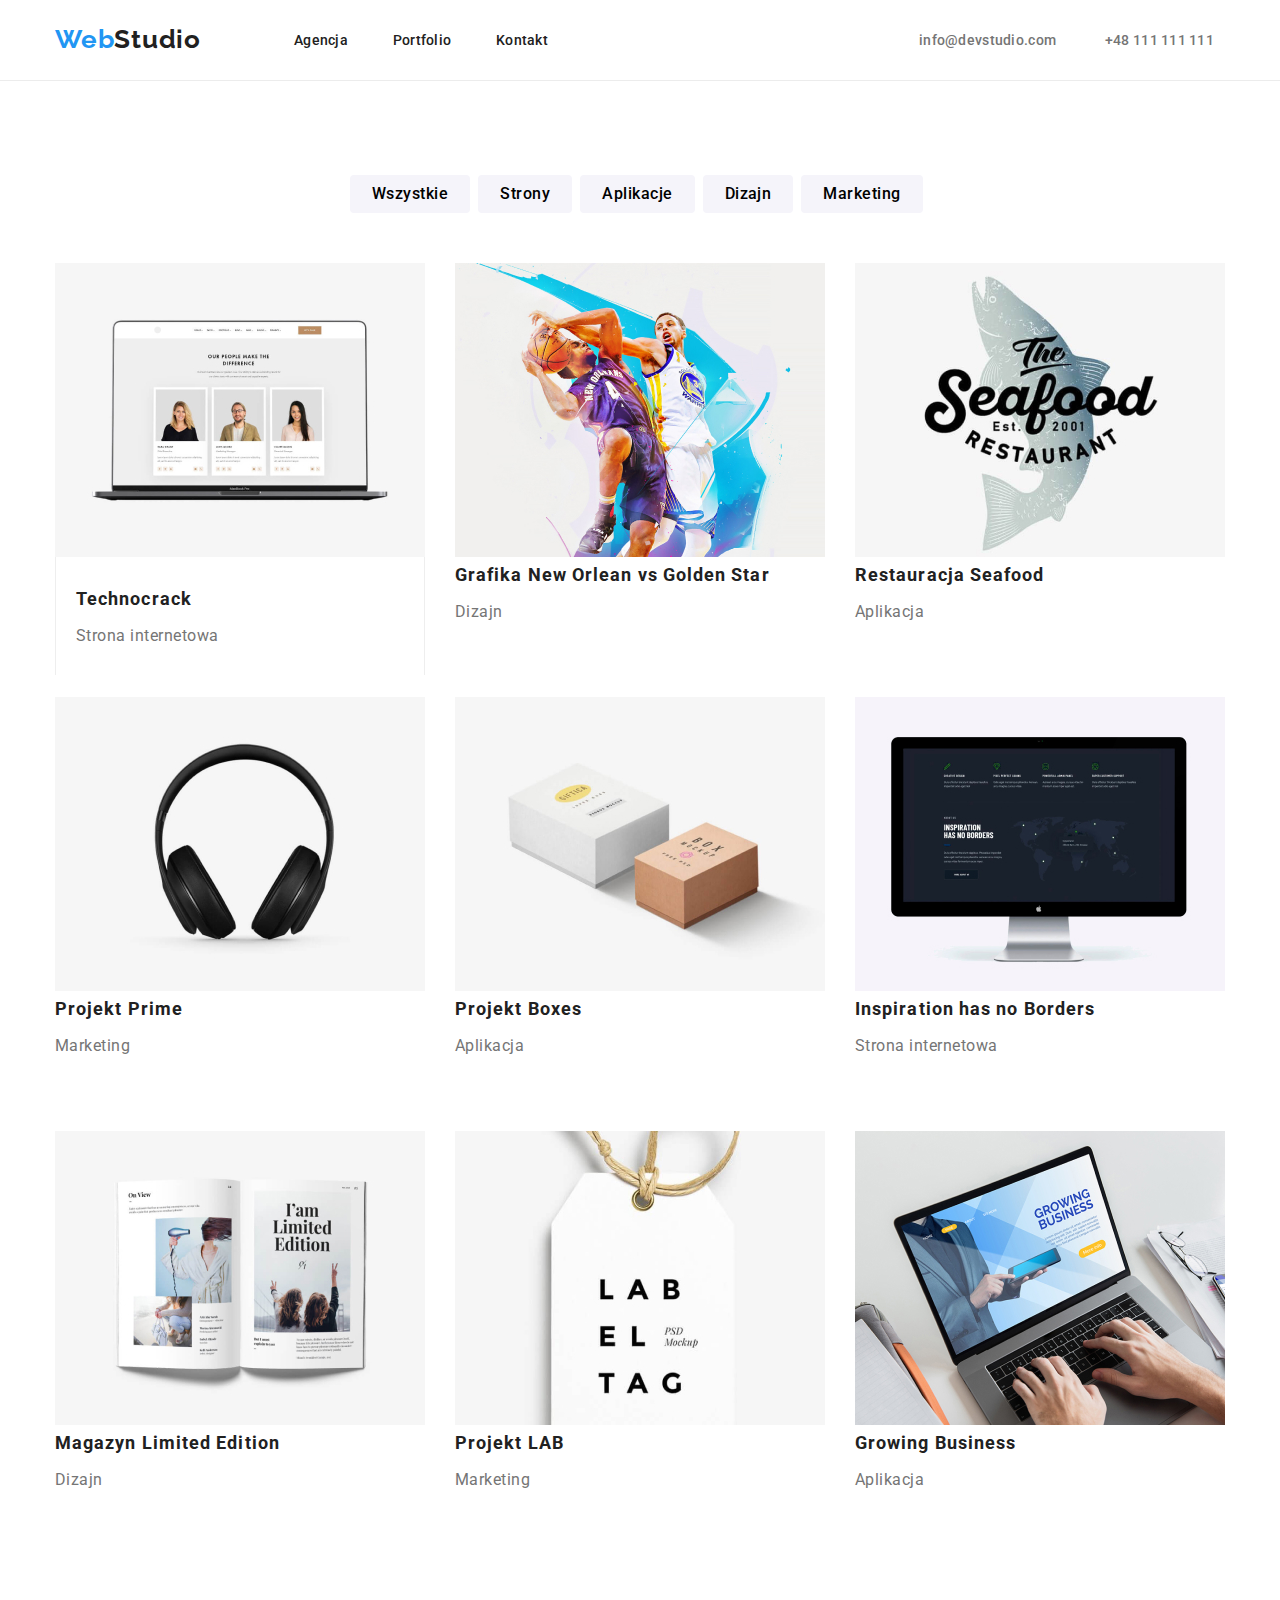
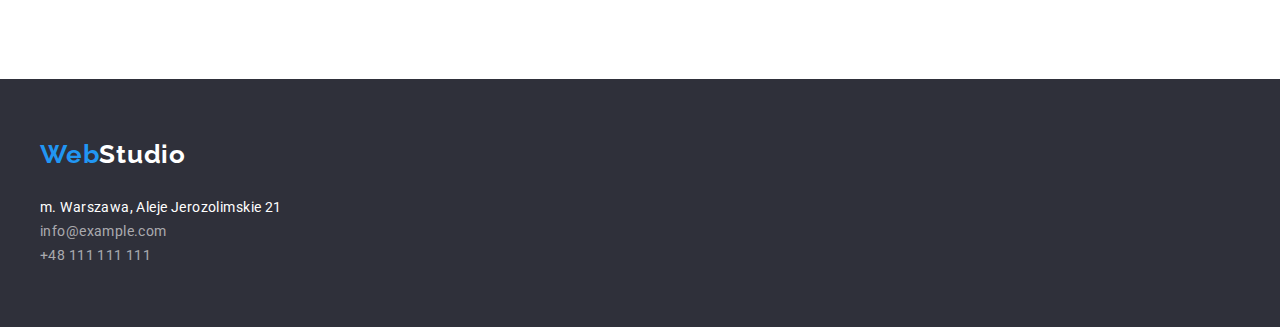
==== commit 5fecea8d: "test" ====
--- a/portfolio.html
+++ b/portfolio.html
@@ -99,8 +99,12 @@
                   width="370"
                   height="294"
               /></a>
-              <h3 class="portfolio-list-item-title">Technocrack</h3>
-              <p class="portfolio-list-item-description">Strona internetowa</p>
+              <div class="portfolio-list-item-text">
+                <h3 class="portfolio-list-item-title">Technocrack</h3>
+                <p class="portfolio-list-item-description">
+                  Strona internetowa
+                </p>
+              </div>
             </li>
 
             <li class="portfolio-list-item">
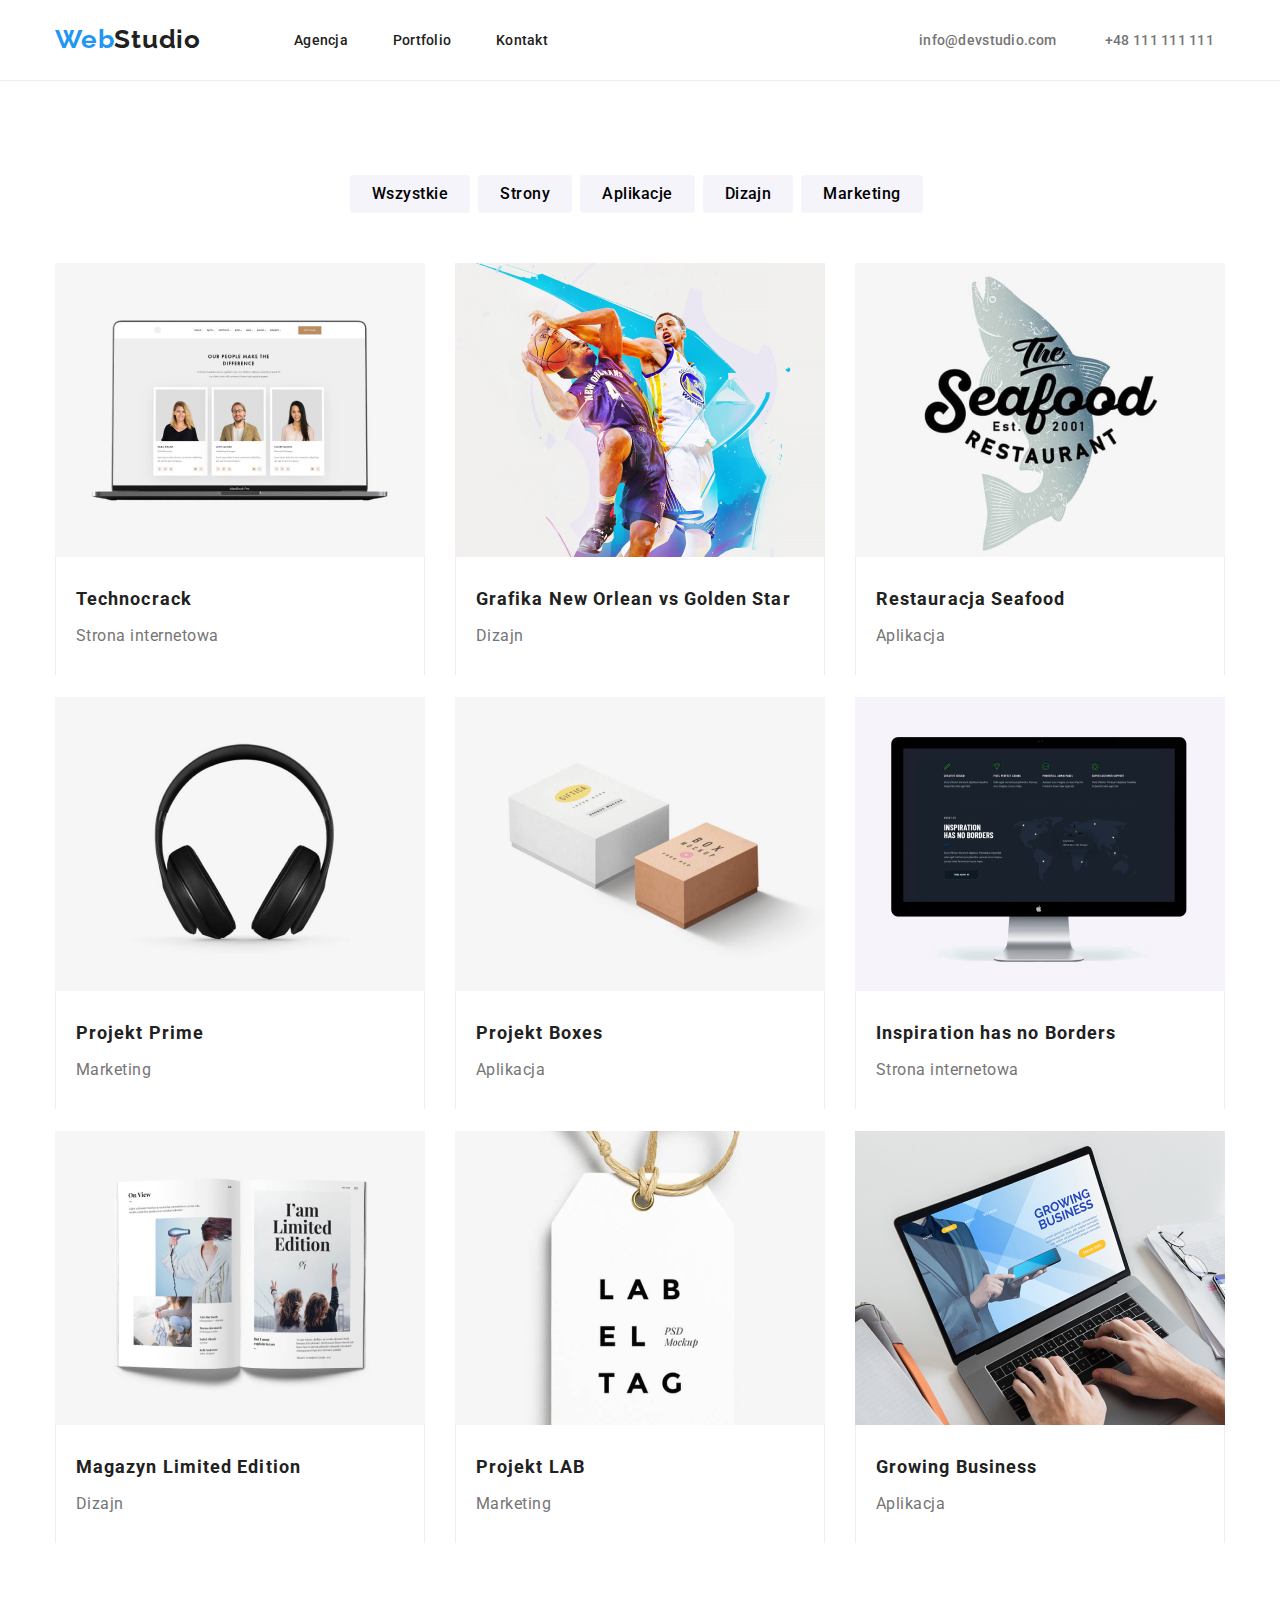
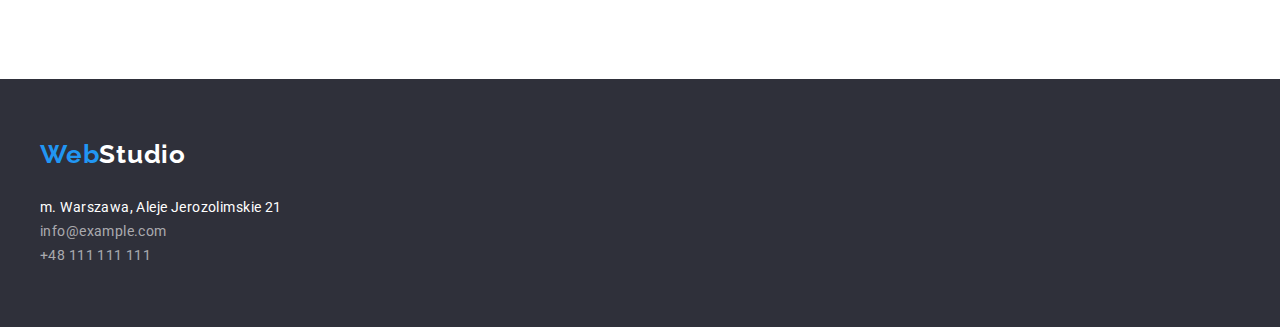
==== commit 32b6b3ae: "test" ====
--- a/portfolio.html
+++ b/portfolio.html
@@ -116,10 +116,12 @@
                   width="370"
                   height="294"
               /></a>
-              <h3 class="portfolio-list-item-title">
-                Grafika New Orlean vs Golden Star
-              </h3>
-              <p class="portfolio-list-item-description">Dizajn</p>
+              <div class="portfolio-list-item-text">
+                <h3 class="portfolio-list-item-title">
+                  Grafika New Orlean vs Golden Star
+                </h3>
+                <p class="portfolio-list-item-description">Dizajn</p>
+              </div>
             </li>
 
             <li class="portfolio-list-item">
@@ -131,8 +133,10 @@
                   width="370"
                   height="294"
               /></a>
-              <h3 class="portfolio-list-item-title">Restauracja Seafood</h3>
-              <p class="portfolio-list-item-description">Aplikacja</p>
+              <div class="portfolio-list-item-text">
+                <h3 class="portfolio-list-item-title">Restauracja Seafood</h3>
+                <p class="portfolio-list-item-description">Aplikacja</p>
+              </div>
             </li>
 
             <li class="portfolio-list-item">
@@ -144,8 +148,10 @@
                   width="370"
                   height="294"
               /></a>
-              <h3 class="portfolio-list-item-title">Projekt Prime</h3>
-              <p class="portfolio-list-item-description">Marketing</p>
+              <div class="portfolio-list-item-text">
+                <h3 class="portfolio-list-item-title">Projekt Prime</h3>
+                <p class="portfolio-list-item-description">Marketing</p>
+              </div>
             </li>
 
             <li class="portfolio-list-item">
@@ -157,8 +163,10 @@
                   width="370"
                   height="294"
               /></a>
-              <h3 class="portfolio-list-item-title">Projekt Boxes</h3>
-              <p class="portfolio-list-item-description">Aplikacja</p>
+              <div class="portfolio-list-item-text">
+                <h3 class="portfolio-list-item-title">Projekt Boxes</h3>
+                <p class="portfolio-list-item-description">Aplikacja</p>
+              </div>
             </li>
 
             <li class="portfolio-list-item">
@@ -170,10 +178,14 @@
                   width="370"
                   height="294"
               /></a>
-              <h3 class="portfolio-list-item-title">
-                Inspiration has no Borders
-              </h3>
-              <p class="portfolio-list-item-description">Strona internetowa</p>
+              <div class="portfolio-list-item-text">
+                <h3 class="portfolio-list-item-title">
+                  Inspiration has no Borders
+                </h3>
+                <p class="portfolio-list-item-description">
+                  Strona internetowa
+                </p>
+              </div>
             </li>
 
             <li class="portfolio-list-item">
@@ -185,8 +197,12 @@
                   width="370"
                   height="294"
               /></a>
-              <h3 class="portfolio-list-item-title">Magazyn Limited Edition</h3>
-              <p class="portfolio-list-item-description">Dizajn</p>
+              <div class="portfolio-list-item-text">
+                <h3 class="portfolio-list-item-title">
+                  Magazyn Limited Edition
+                </h3>
+                <p class="portfolio-list-item-description">Dizajn</p>
+              </div>
             </li>
 
             <li class="portfolio-list-item">
@@ -198,8 +214,10 @@
                   width="370"
                   height="294"
               /></a>
-              <h3 class="portfolio-list-item-title">Projekt LAB</h3>
-              <p class="portfolio-list-item-description">Marketing</p>
+              <div class="portfolio-list-item-text">
+                <h3 class="portfolio-list-item-title">Projekt LAB</h3>
+                <p class="portfolio-list-item-description">Marketing</p>
+              </div>
             </li>
 
             <li class="portfolio-list-item">
@@ -211,8 +229,10 @@
                   width="370"
                   height="294"
               /></a>
-              <h3 class="portfolio-list-item-title">Growing Business</h3>
-              <p class="portfolio-list-item-description">Aplikacja</p>
+              <div class="portfolio-list-item-text">
+                <h3 class="portfolio-list-item-title">Growing Business</h3>
+                <p class="portfolio-list-item-description">Aplikacja</p>
+              </div>
             </li>
           </ul>
         </section>
